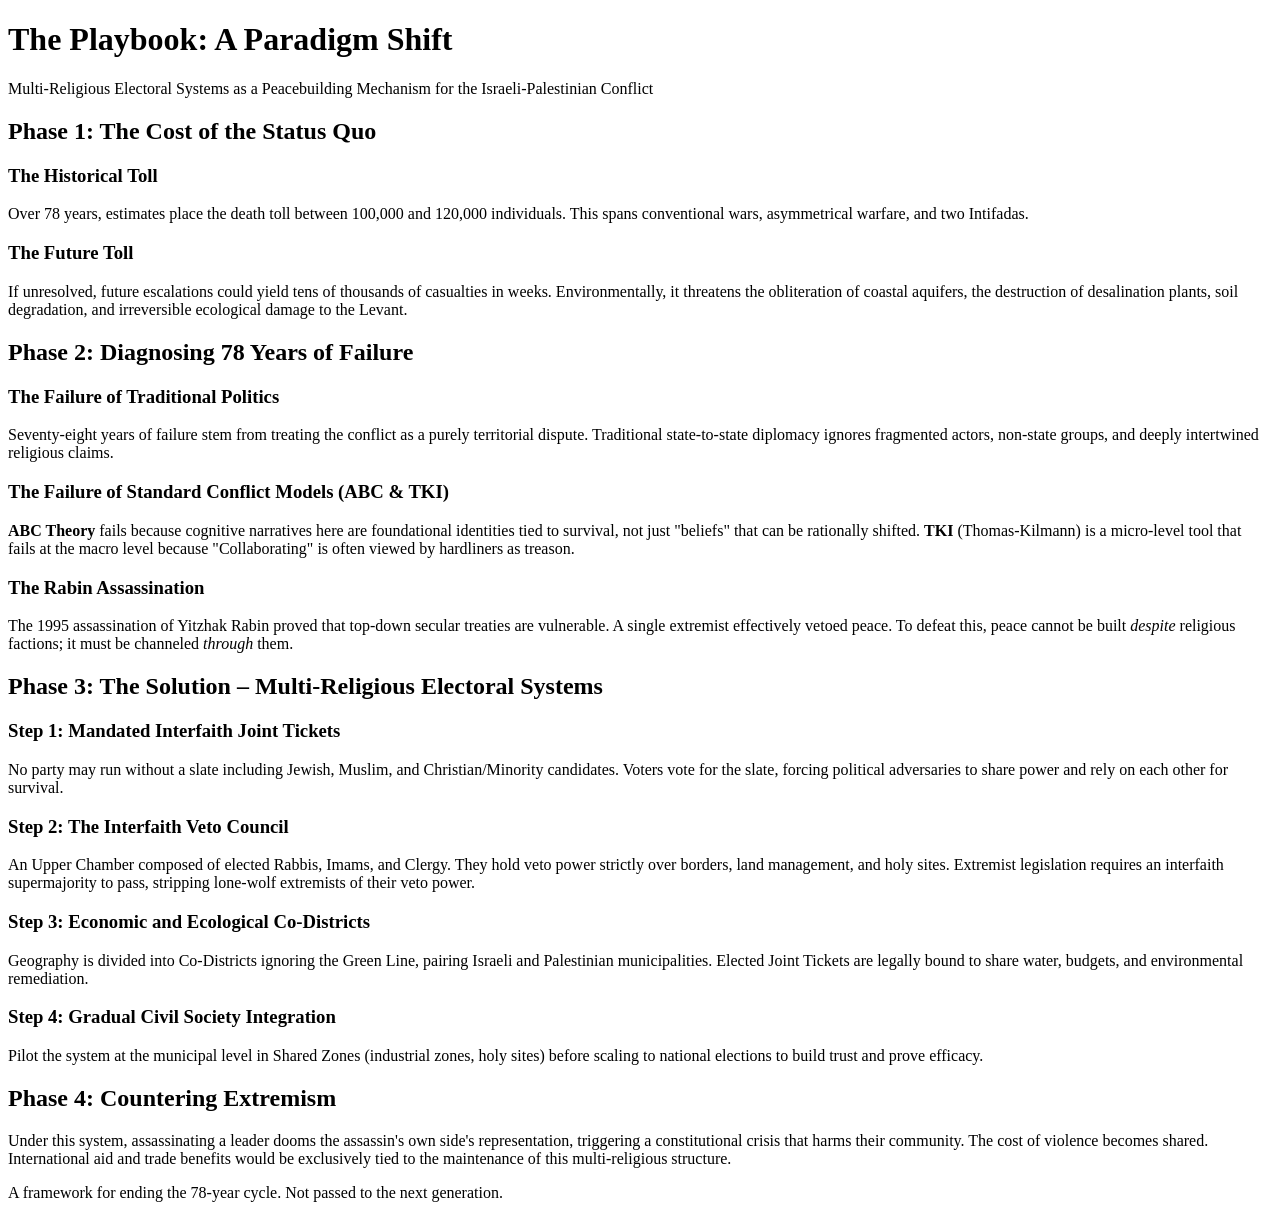
==== index.html @ bd820508 "Create index.html" ====
<!DOCTYPE html>
<html lang="en">
<head>
    <meta charset="UTF-8">
    <meta name="viewport" content="width=device-width, initial-scale=1.0">
    <title>The Playbook: Multi-Religious Electoral Systems</title>
    <link rel="stylesheet" href="style.css">
</head>
<body>

    <header>
        <h1>The Playbook: A Paradigm Shift</h1>
        <p>Multi-Religious Electoral Systems as a Peacebuilding Mechanism for the Israeli-Palestinian Conflict</p>
    </header>

    <main>
        <section id="cost">
            <h2>Phase 1: The Cost of the Status Quo</h2>
            <h3>The Historical Toll</h3>
            <p>Over 78 years, estimates place the death toll between 100,000 and 120,000 individuals. This spans conventional wars, asymmetrical warfare, and two Intifadas.</p>
            <h3>The Future Toll</h3>
            <p>If unresolved, future escalations could yield tens of thousands of casualties in weeks. Environmentally, it threatens the obliteration of coastal aquifers, the destruction of desalination plants, soil degradation, and irreversible ecological damage to the Levant.</p>
        </section>

        <section id="diagnosis">
            <h2>Phase 2: Diagnosing 78 Years of Failure</h2>
            <h3>The Failure of Traditional Politics</h3>
            <p>Seventy-eight years of failure stem from treating the conflict as a purely territorial dispute. Traditional state-to-state diplomacy ignores fragmented actors, non-state groups, and deeply intertwined religious claims.</p>
            <h3>The Failure of Standard Conflict Models (ABC & TKI)</h3>
            <p><strong>ABC Theory</strong> fails because cognitive narratives here are foundational identities tied to survival, not just "beliefs" that can be rationally shifted. <strong>TKI</strong> (Thomas-Kilmann) is a micro-level tool that fails at the macro level because "Collaborating" is often viewed by hardliners as treason.</p>
            <h3>The Rabin Assassination</h3>
            <p>The 1995 assassination of Yitzhak Rabin proved that top-down secular treaties are vulnerable. A single extremist effectively vetoed peace. To defeat this, peace cannot be built <em>despite</em> religious factions; it must be channeled <em>through</em> them.</p>
        </section>

        <section id="solution">
            <h2>Phase 3: The Solution – Multi-Religious Electoral Systems</h2>
            
            <div class="step">
                <h3>Step 1: Mandated Interfaith Joint Tickets</h3>
                <p>No party may run without a slate including Jewish, Muslim, and Christian/Minority candidates. Voters vote for the slate, forcing political adversaries to share power and rely on each other for survival.</p>
            </div>

            <div class="step">
                <h3>Step 2: The Interfaith Veto Council</h3>
                <p>An Upper Chamber composed of elected Rabbis, Imams, and Clergy. They hold veto power strictly over borders, land management, and holy sites. Extremist legislation requires an interfaith supermajority to pass, stripping lone-wolf extremists of their veto power.</p>
            </div>

            <div class="step">
                <h3>Step 3: Economic and Ecological Co-Districts</h3>
                <p>Geography is divided into Co-Districts ignoring the Green Line, pairing Israeli and Palestinian municipalities. Elected Joint Tickets are legally bound to share water, budgets, and environmental remediation.</p>
            </div>

            <div class="step">
                <h3>Step 4: Gradual Civil Society Integration</h3>
                <p>Pilot the system at the municipal level in Shared Zones (industrial zones, holy sites) before scaling to national elections to build trust and prove efficacy.</p>
            </div>
        </section>

        <section id="implementation">
            <h2>Phase 4: Countering Extremism</h2>
            <p>Under this system, assassinating a leader dooms the assassin's own side's representation, triggering a constitutional crisis that harms their community. The cost of violence becomes shared. International aid and trade benefits would be exclusively tied to the maintenance of this multi-religious structure.</p>
        </section>
    </main>

    <footer>
        <p>A framework for ending the 78-year cycle. Not passed to the next generation.</p>
    </footer>

</body>
</html>
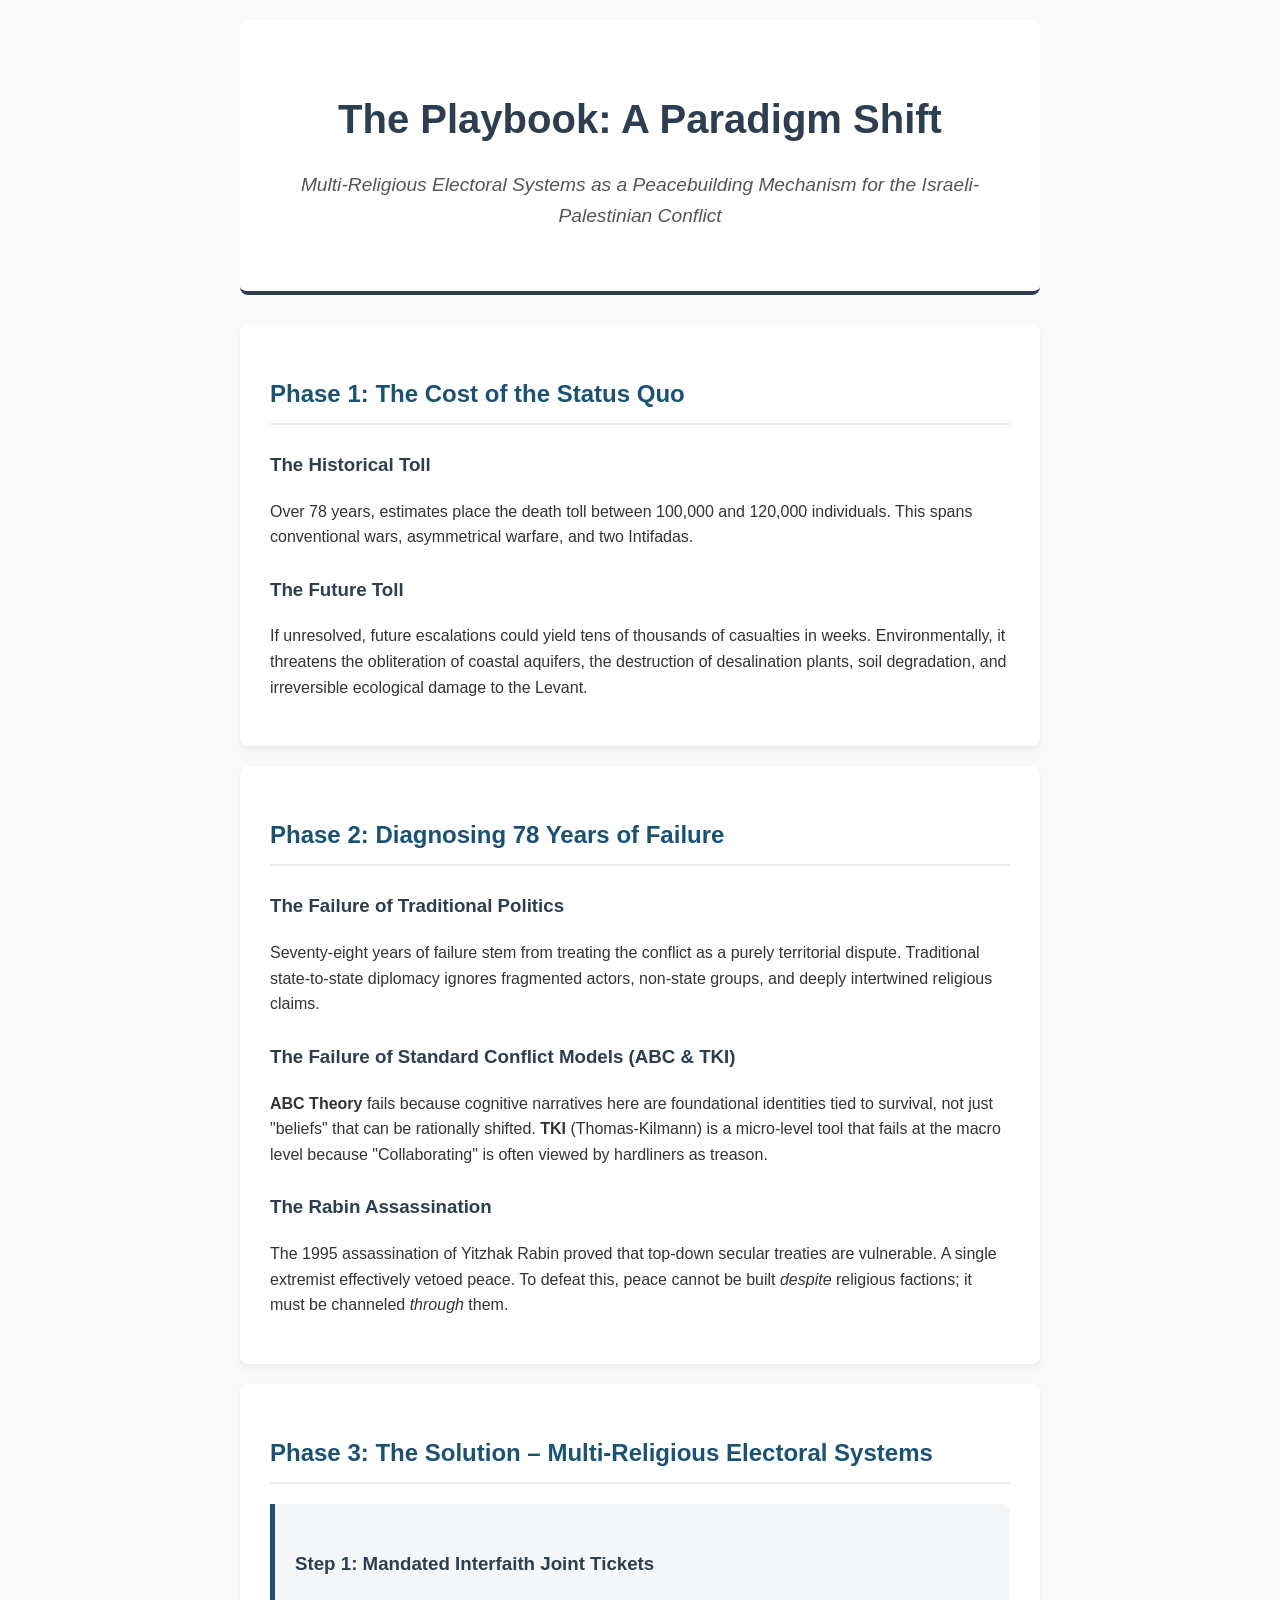
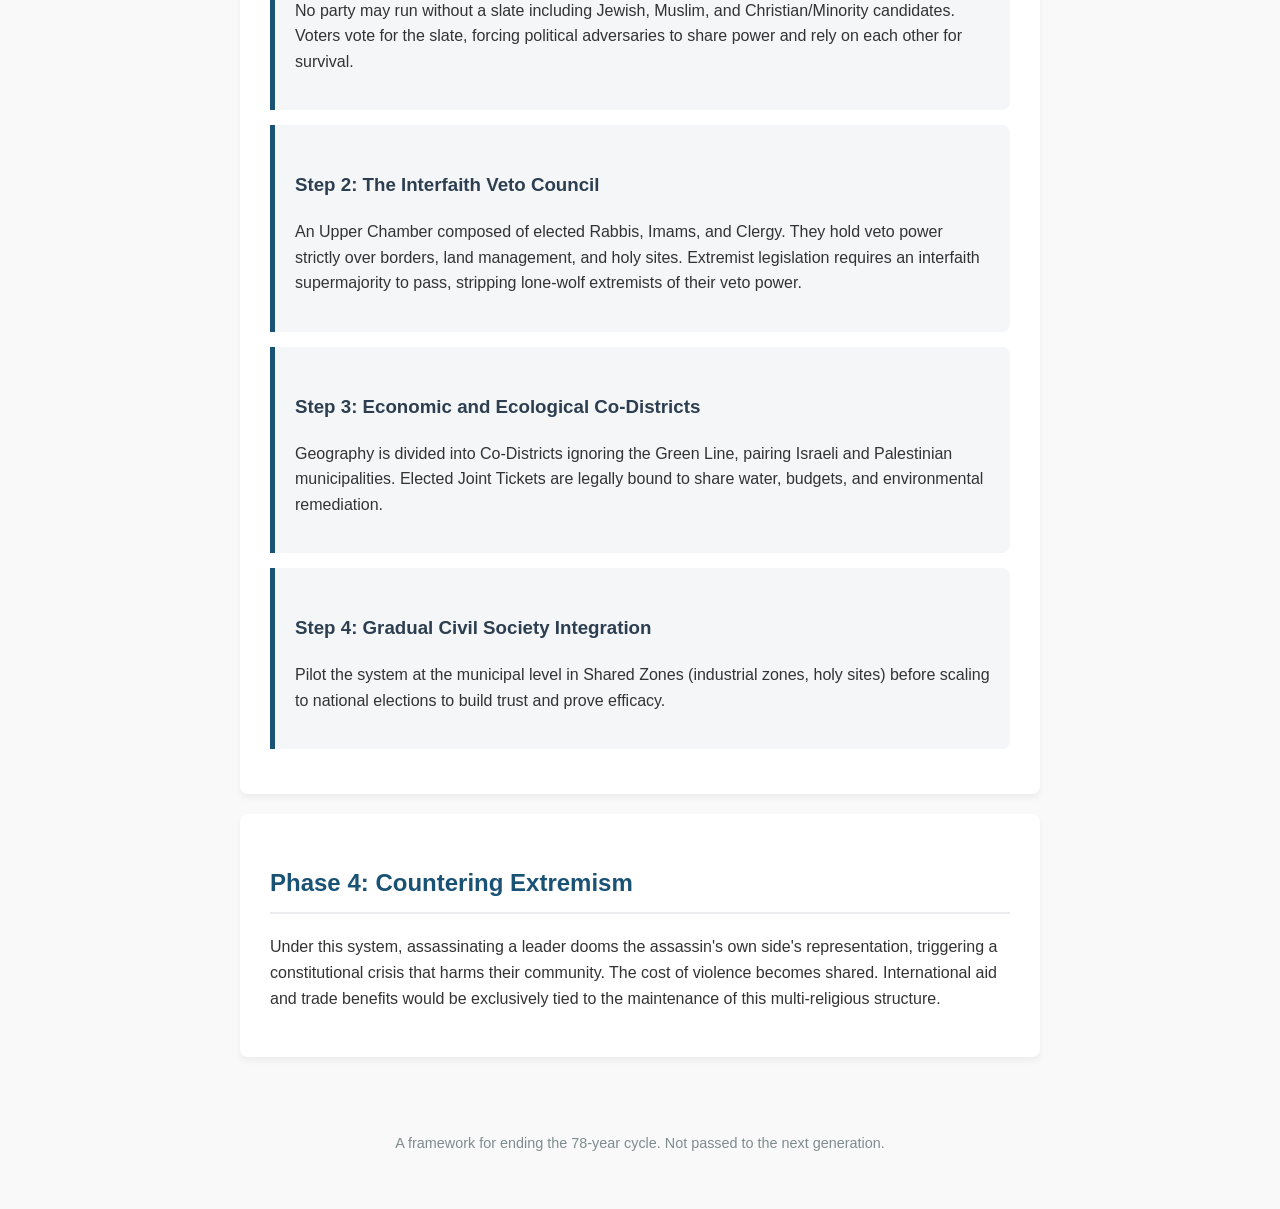
==== commit 5ef97163: "Update index.html" ====
--- a/index.html
+++ b/index.html
@@ -3,7 +3,18 @@
 <head>
     <meta charset="UTF-8">
     <meta name="viewport" content="width=device-width, initial-scale=1.0">
-    <title>The Playbook: Multi-Religious Electoral Systems</title>
+    
+    <!-- SEO Tags -->
+    <title>The Playbook: Multi-Religious Electoral Systems for Middle East Peace</title>
+    <meta name="description" content="A strategic peacebuilding framework proposing Multi-Religious Electoral Systems to resolve the 78-year Israeli-Palestinian conflict, bypassing traditional failed political models.">
+    <meta name="keywords" content="Israel Palestine conflict resolution, Oslo Accords alternative, Multi-Religious Electoral System, Middle East peacebuilding, conflict resolution models">
+    
+    <!-- Open Graph (For when people share your link on WhatsApp, Twitter, LinkedIn) -->
+    <meta property="og:title" content="The Peace Playbook: A New Electoral System">
+    <meta property="og:description" content="Ending the 78-year cycle through Multi-Religious Electoral Systems.">
+    <meta property="og:type" content="website">
+    <meta property="og:url" content="https://peace-playbook.multireligionvalsystem.workers.dev/">
+
     <link rel="stylesheet" href="style.css">
 </head>
 <body>
--- a/style.css
+++ b/style.css
@@ -0,0 +1,72 @@
+/* Modern, clean styling for the Playbook */
+body {
+    font-family: 'Segoe UI', Tahoma, Geneva, Verdana, sans-serif;
+    line-height: 1.6;
+    color: #333;
+    max-width: 800px;
+    margin: 0 auto;
+    padding: 20px;
+    background-color: #f9f9f9;
+}
+
+header {
+    text-align: center;
+    padding: 40px 20px;
+    background: #ffffff;
+    border-bottom: 4px solid #2c3e50;
+    margin-bottom: 30px;
+    border-radius: 8px;
+}
+
+header h1 {
+    color: #2c3e50;
+    margin-bottom: 10px;
+    font-size: 2.5em;
+}
+
+header p {
+    color: #555;
+    font-size: 1.2em;
+    font-style: italic;
+}
+
+section {
+    background: #ffffff;
+    padding: 30px;
+    margin-bottom: 20px;
+    border-radius: 8px;
+    box-shadow: 0 4px 6px rgba(0,0,0,0.05);
+}
+
+h2 {
+    color: #1a5276;
+    border-bottom: 2px solid #eaecee;
+    padding-bottom: 10px;
+}
+
+h3 {
+    color: #2c3e50;
+    margin-top: 25px;
+}
+
+.step {
+    background-color: #f4f6f7;
+    padding: 20px;
+    border-left: 5px solid #1a5276;
+    margin-bottom: 15px;
+    border-radius: 0 8px 8px 0;
+}
+
+footer {
+    text-align: center;
+    margin-top: 40px;
+    padding: 20px;
+    color: #7f8c8d;
+    font-size: 0.9em;
+}
+
+/* Make it look good on mobile phones */
+@media (max-width: 600px) {
+    header h1 { font-size: 1.8em; }
+    section { padding: 20px; }
+}
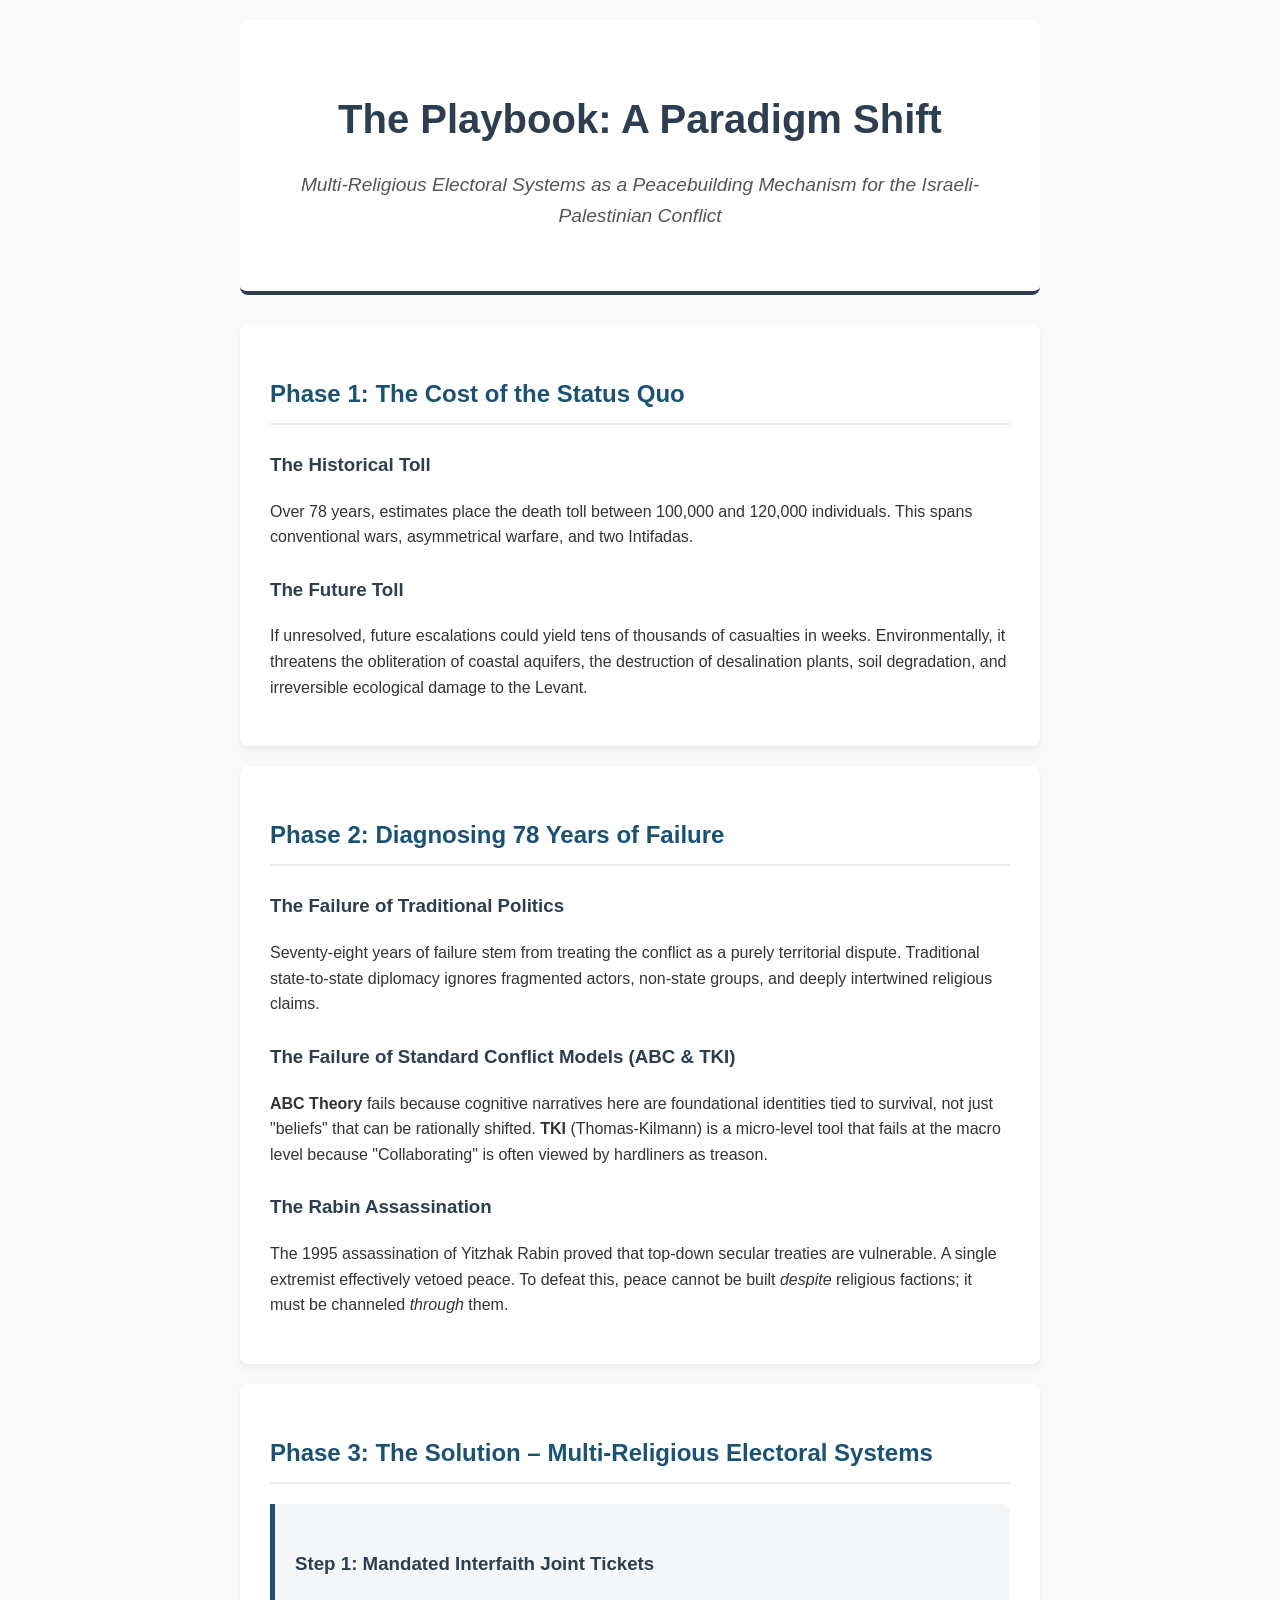
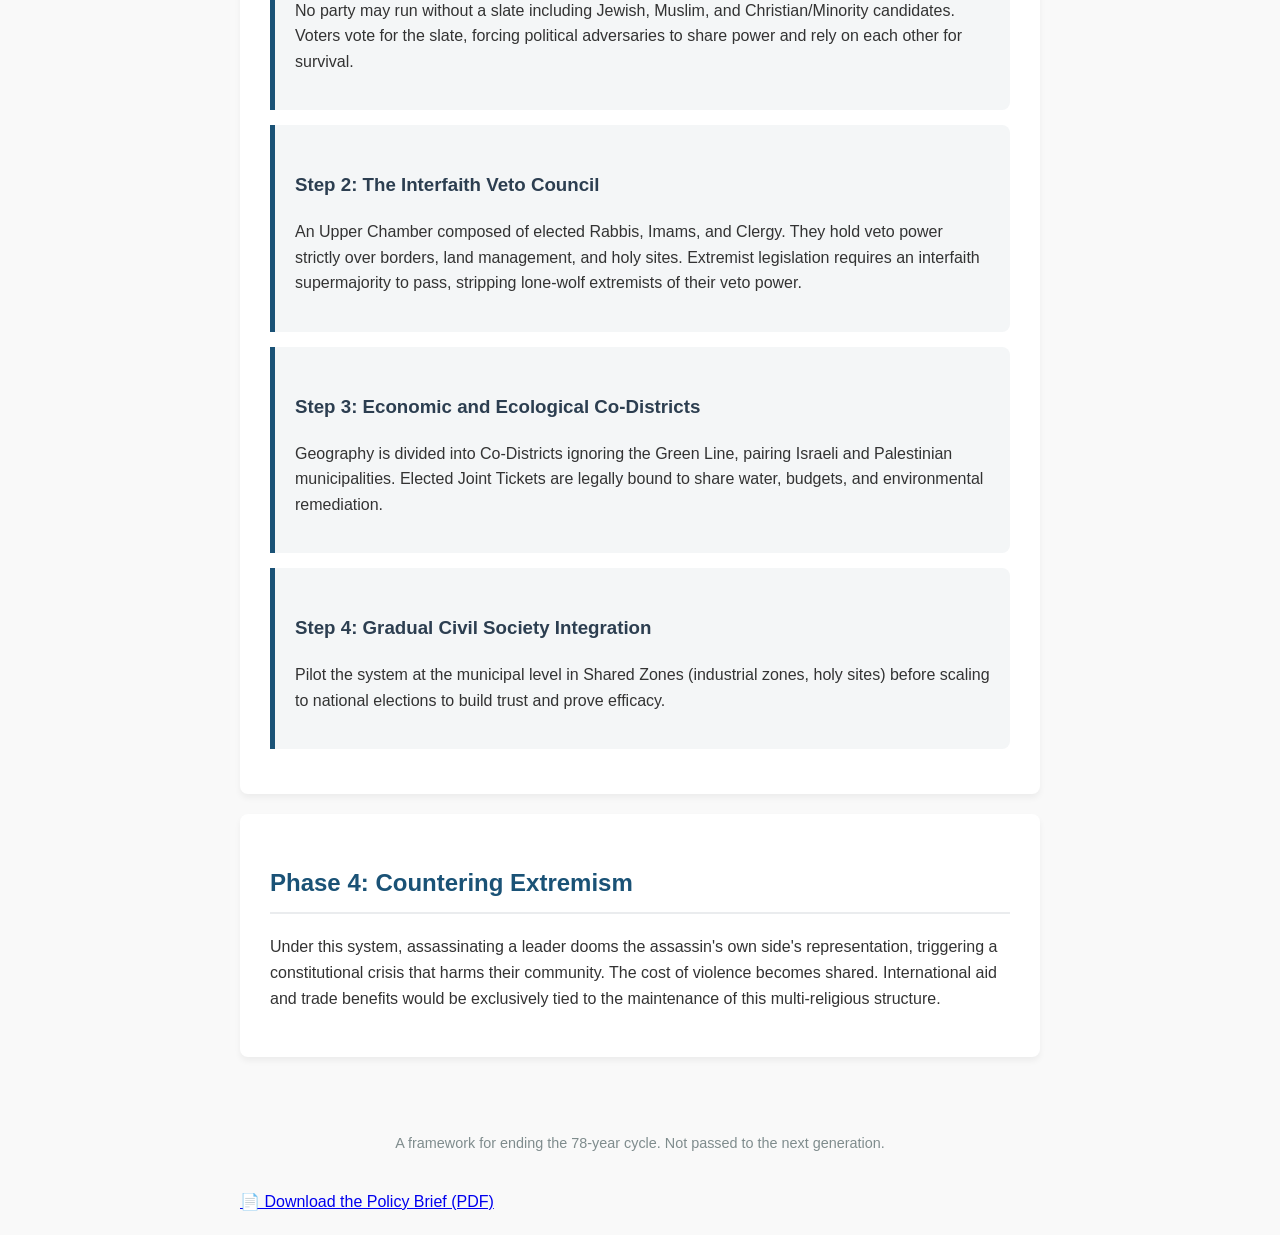
==== commit 7304742d: "Add download button for policy brief PDF" ====
--- a/index.html
+++ b/index.html
@@ -13,7 +13,7 @@
     <meta property="og:title" content="The Peace Playbook: A New Electoral System">
     <meta property="og:description" content="Ending the 78-year cycle through Multi-Religious Electoral Systems.">
     <meta property="og:type" content="website">
-    <meta property="og:url" content="https://peace-playbook.multireligionvalsystem.workers.dev/">
+    <meta property="og:url" content="https://peace-playbook.multireligionvalsystem.eu.org/">
 
     <link rel="stylesheet" href="style.css">
 </head>
@@ -76,6 +76,9 @@
     <footer>
         <p>A framework for ending the 78-year cycle. Not passed to the next generation.</p>
     </footer>
-
+    <!-- Download Button Section -->
+    <div class="download-container">
+        <a href="peace-playbook.pdf" download class="download-btn">📄 Download the Policy Brief (PDF)</a>
+    </div>
 </body>
 </html>
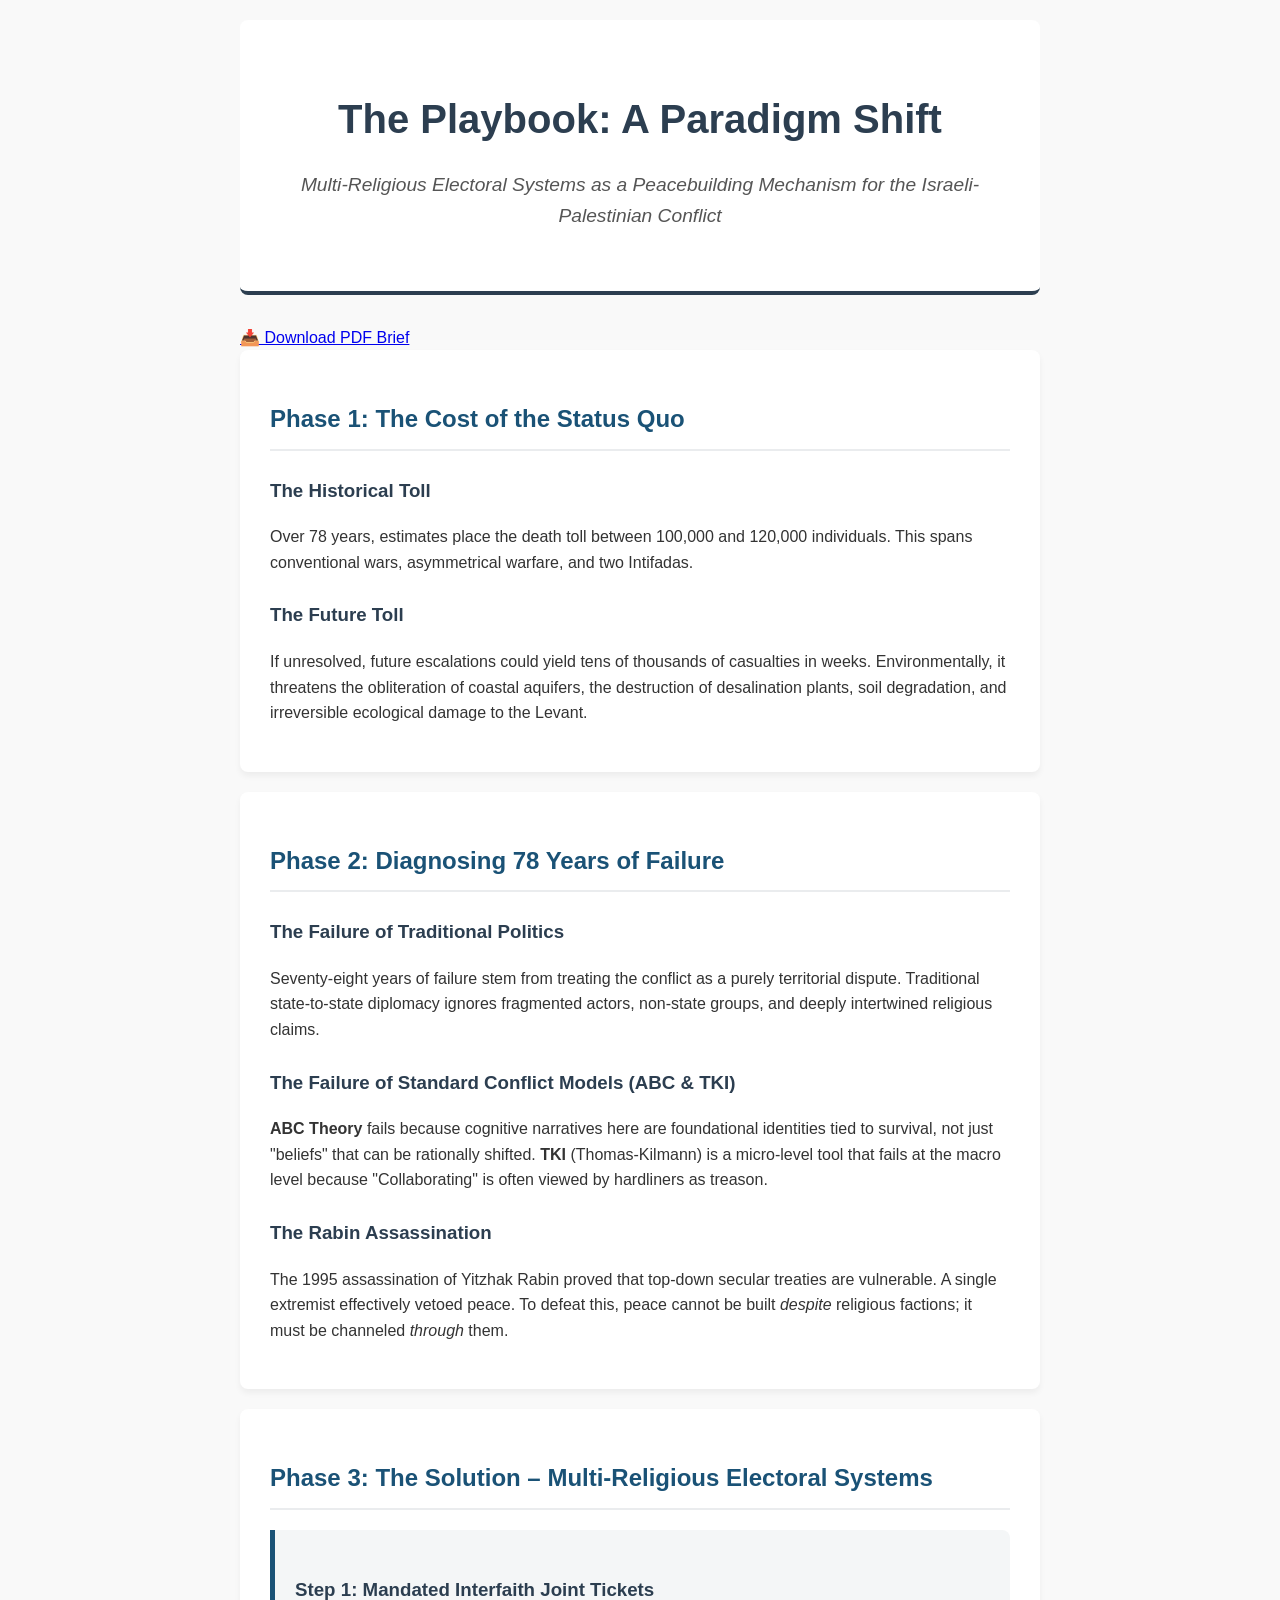
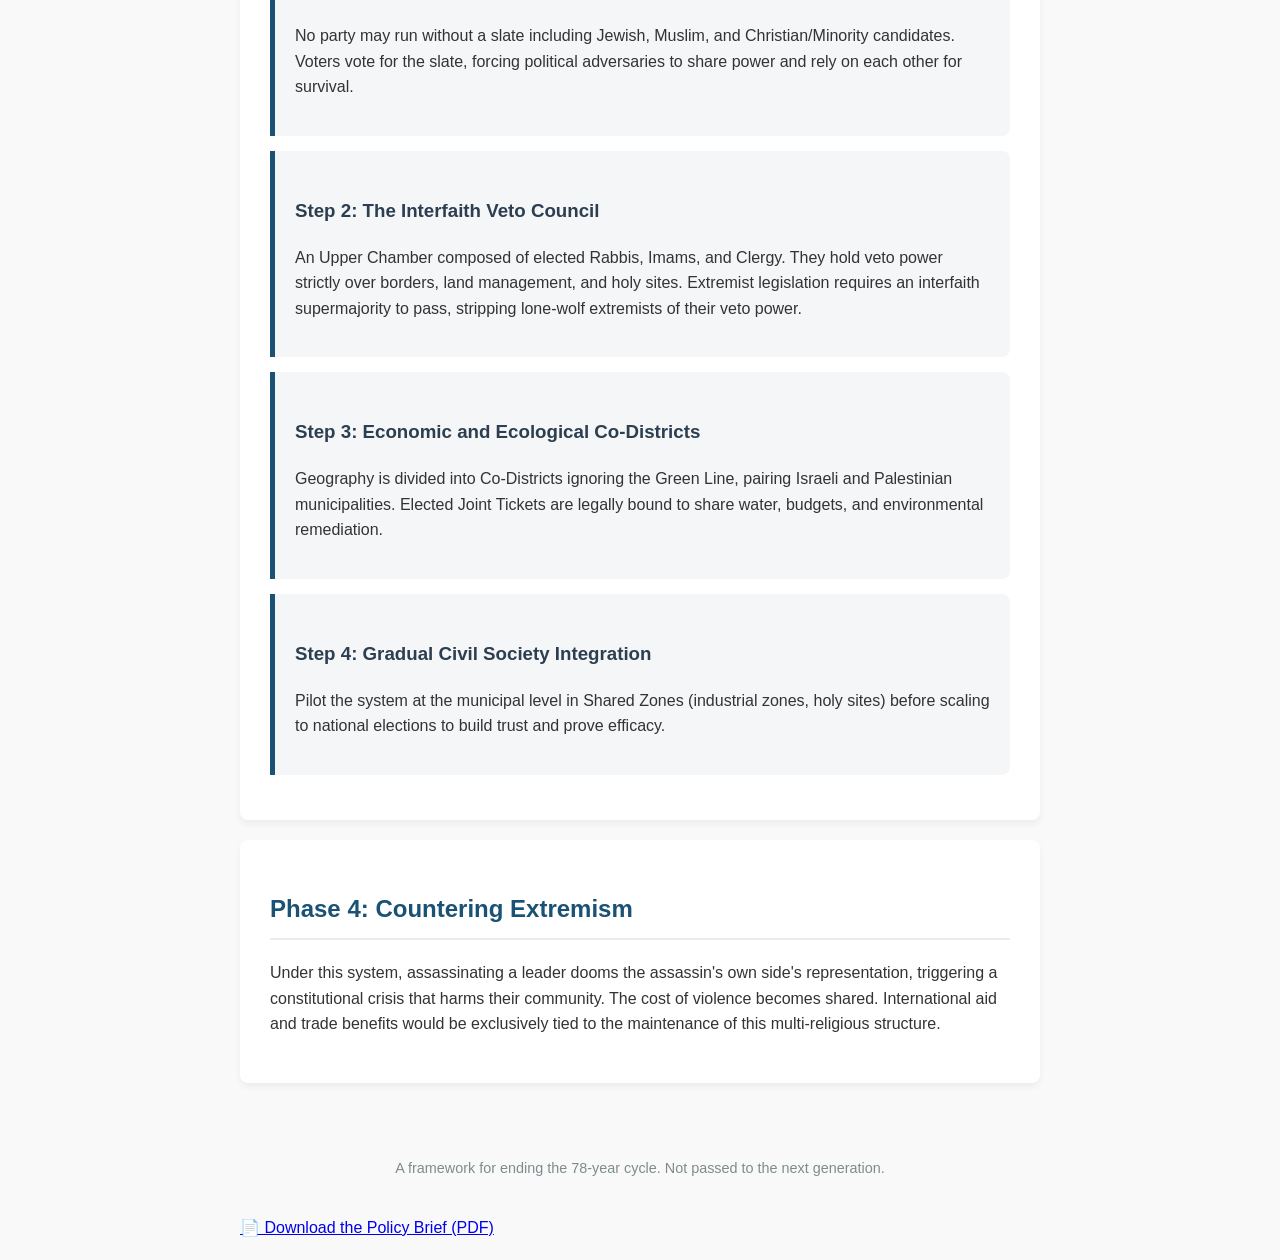
==== commit 5b254665: "Add download link for PDF brief in index.html" ====
--- a/index.html
+++ b/index.html
@@ -23,7 +23,9 @@
         <h1>The Playbook: A Paradigm Shift</h1>
         <p>Multi-Religious Electoral Systems as a Peacebuilding Mechanism for the Israeli-Palestinian Conflict</p>
     </header>
-
+    <div class="top-download">
+        <a href="peace-playbook.pdf" download class="download-btn-sm">📥 Download PDF Brief</a>
+    </div>
     <main>
         <section id="cost">
             <h2>Phase 1: The Cost of the Status Quo</h2>
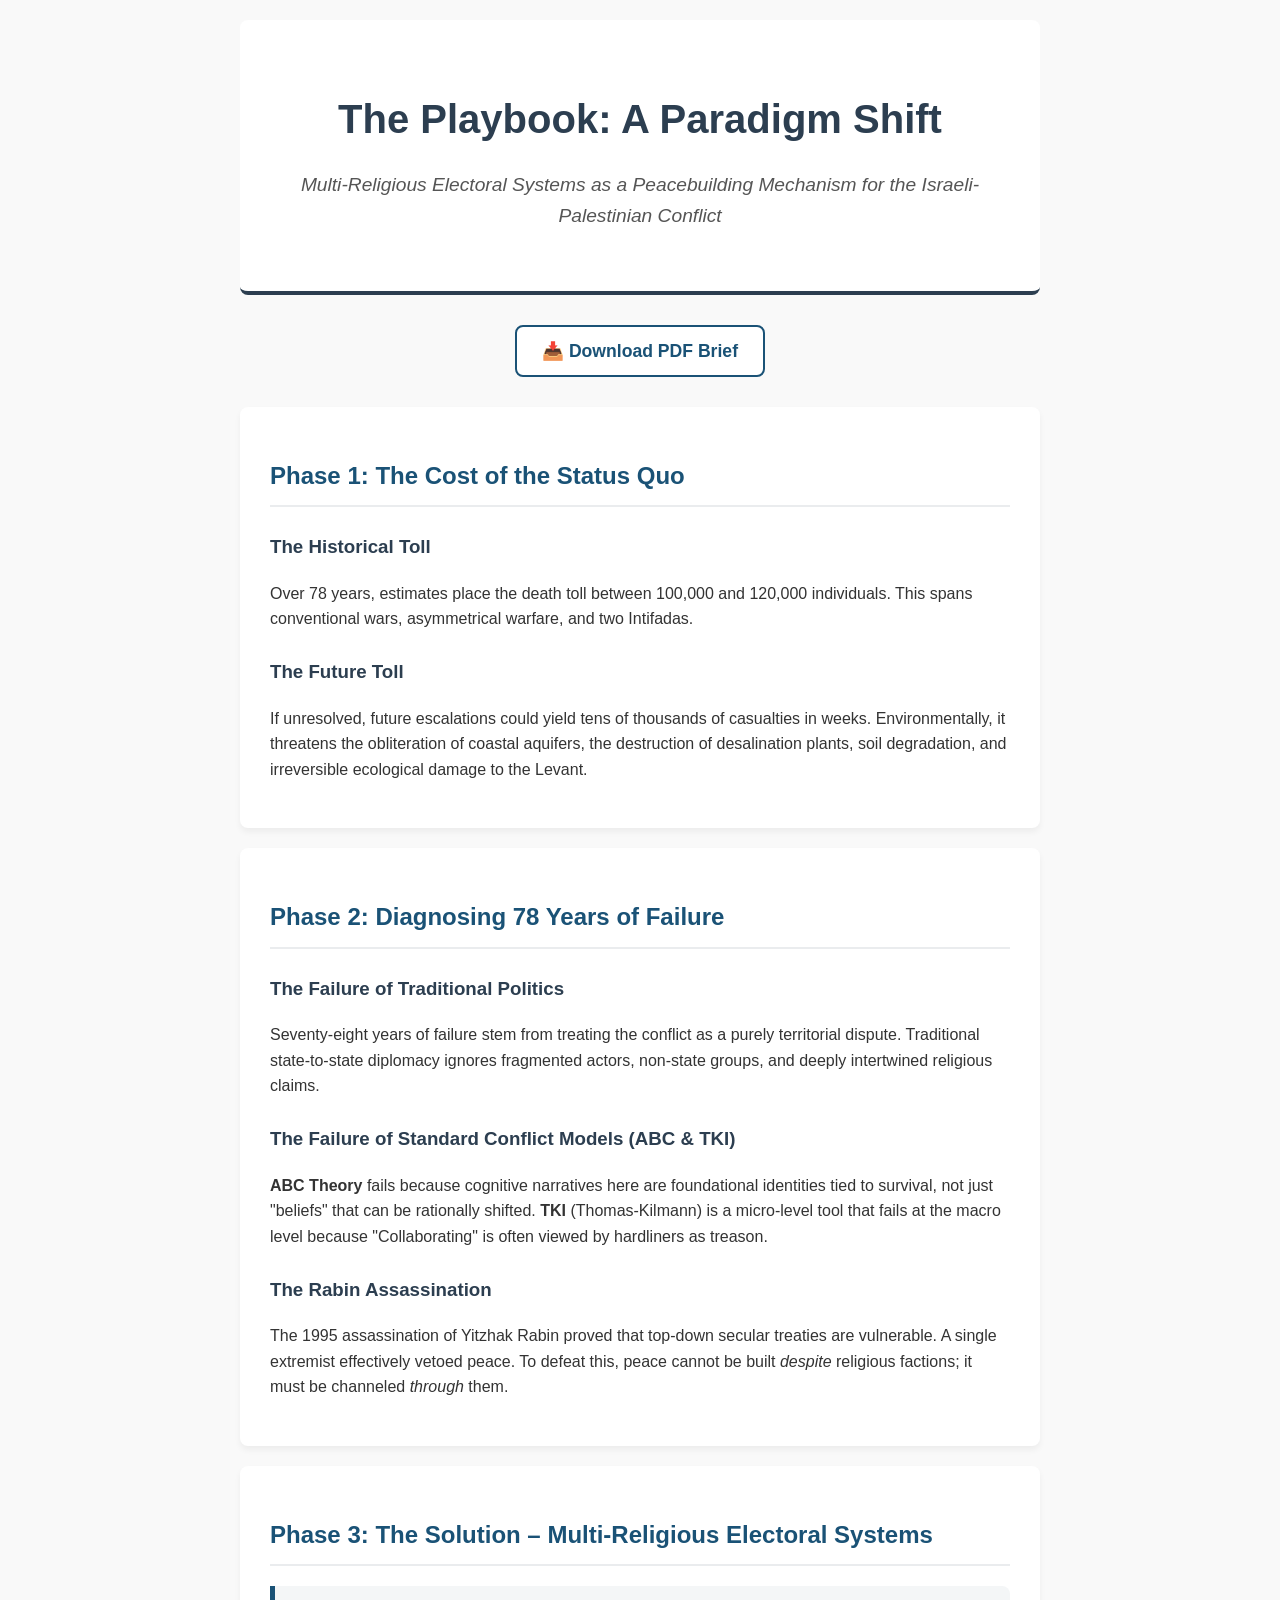
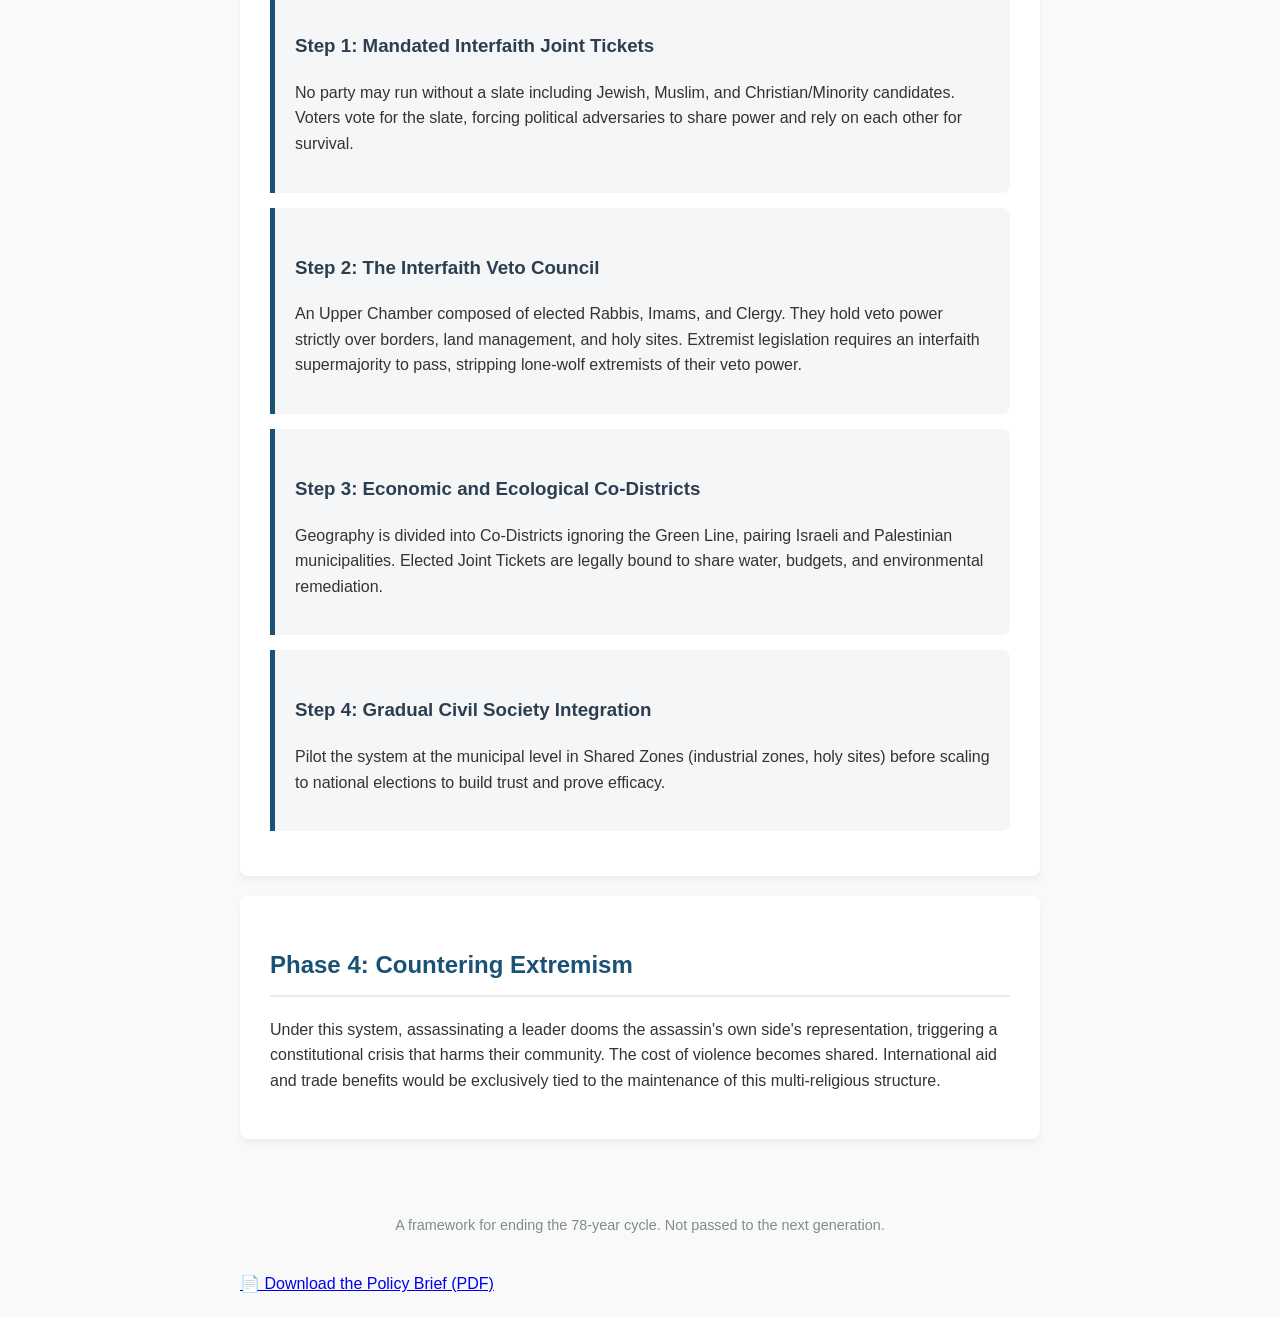
==== commit 8a7341b1: "Update index.html" ====
--- a/index.html
+++ b/index.html
@@ -1,6 +1,14 @@
 <!DOCTYPE html>
 <html lang="en">
 <head>
+    <script async src="https://www.googletagmanager.com/gtag/js?id=G-YB9NF0PGSF"></script>
+<script>
+  window.dataLayer = window.dataLayer || [];
+  function gtag(){dataLayer.push(arguments);}
+  gtag('js', new Date());
+
+  gtag('config', 'G-YB9NF0PGSF');
+</script>
     <meta charset="UTF-8">
     <meta name="viewport" content="width=device-width, initial-scale=1.0">
     
--- a/style.css
+++ b/style.css
@@ -70,3 +70,26 @@
     header h1 { font-size: 1.8em; }
     section { padding: 20px; }
 }
+/* Smaller Top Download Button */
+.top-download {
+    text-align: center;
+    margin-bottom: 30px;
+}
+
+.download-btn-sm {
+    display: inline-block;
+    background-color: #ffffff;
+    color: #1a5276;
+    font-size: 1.1em;
+    font-weight: bold;
+    padding: 10px 25px;
+    border-radius: 8px;
+    text-decoration: none;
+    border: 2px solid #1a5276; /* Outlined style so it doesn't distract from the title */
+    transition: all 0.3s ease;
+}
+
+.download-btn-sm:hover {
+    background-color: #1a5276;
+    color: #ffffff;
+}
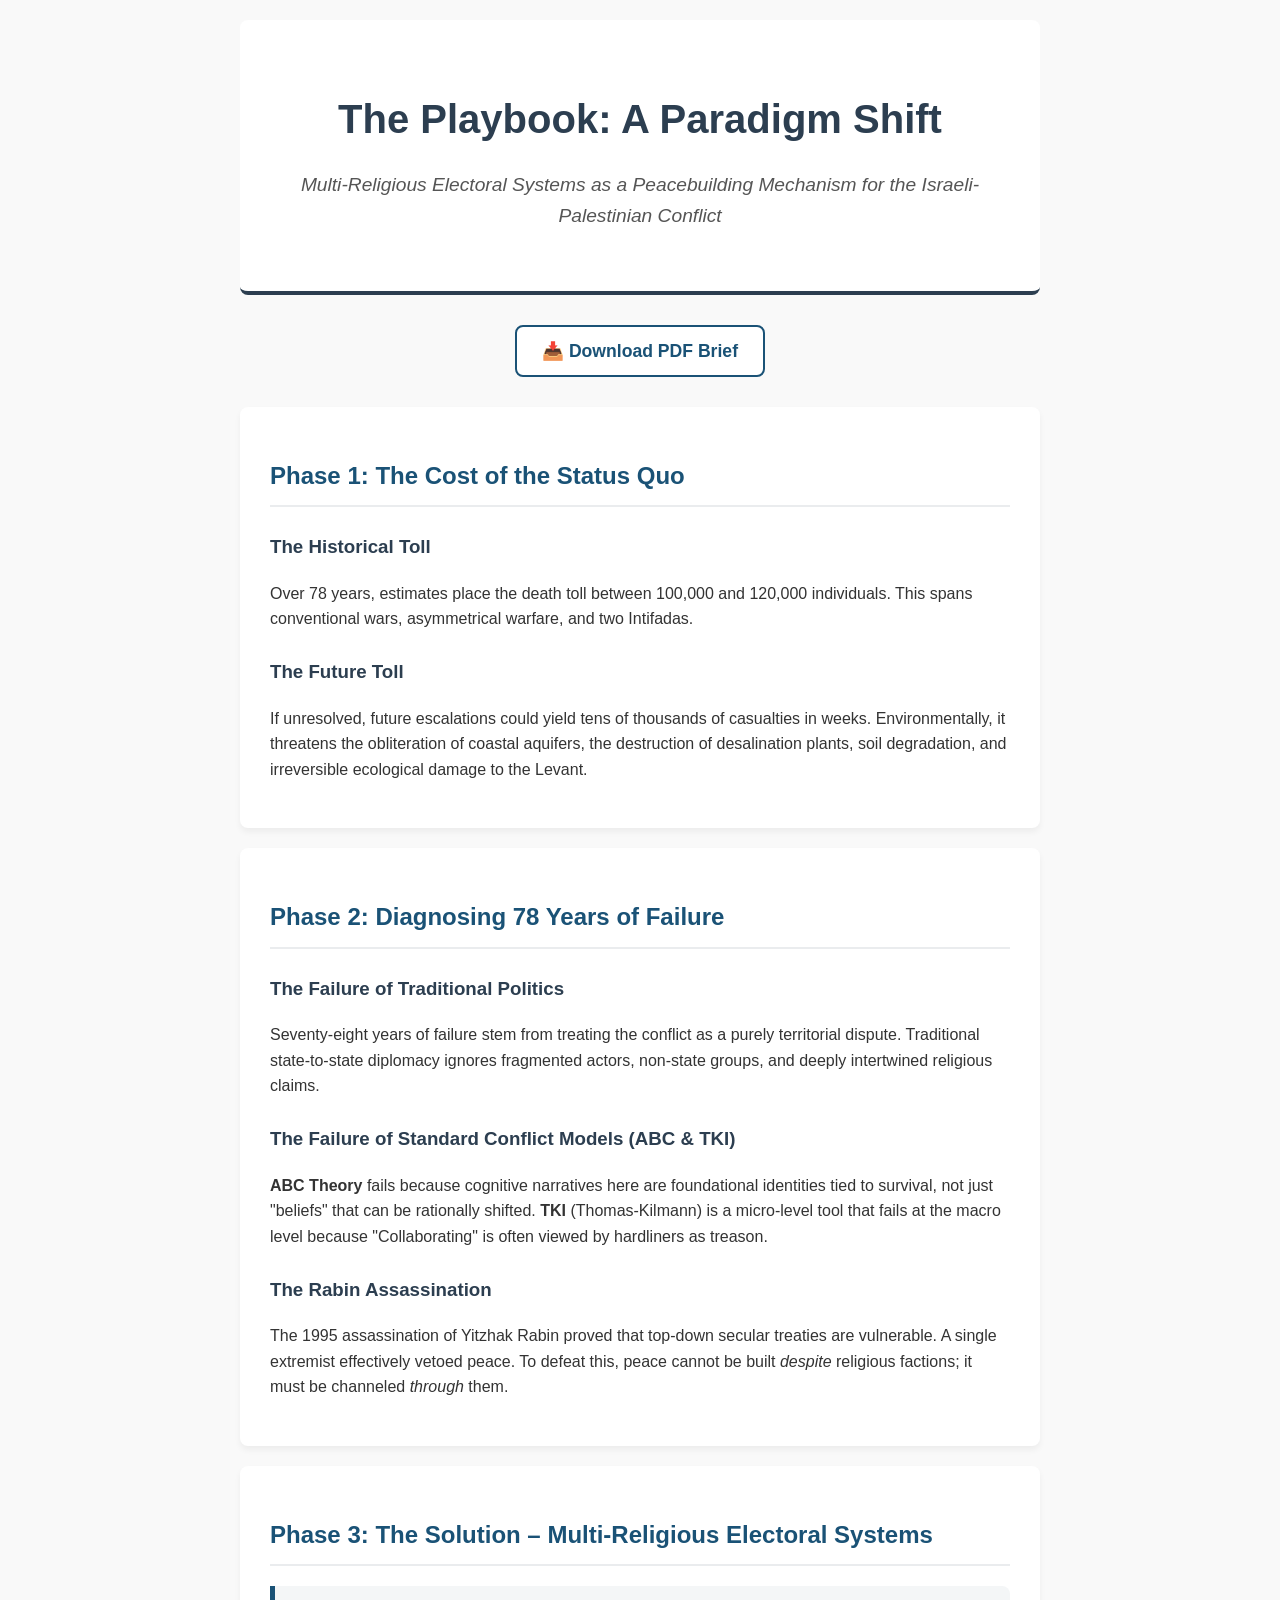
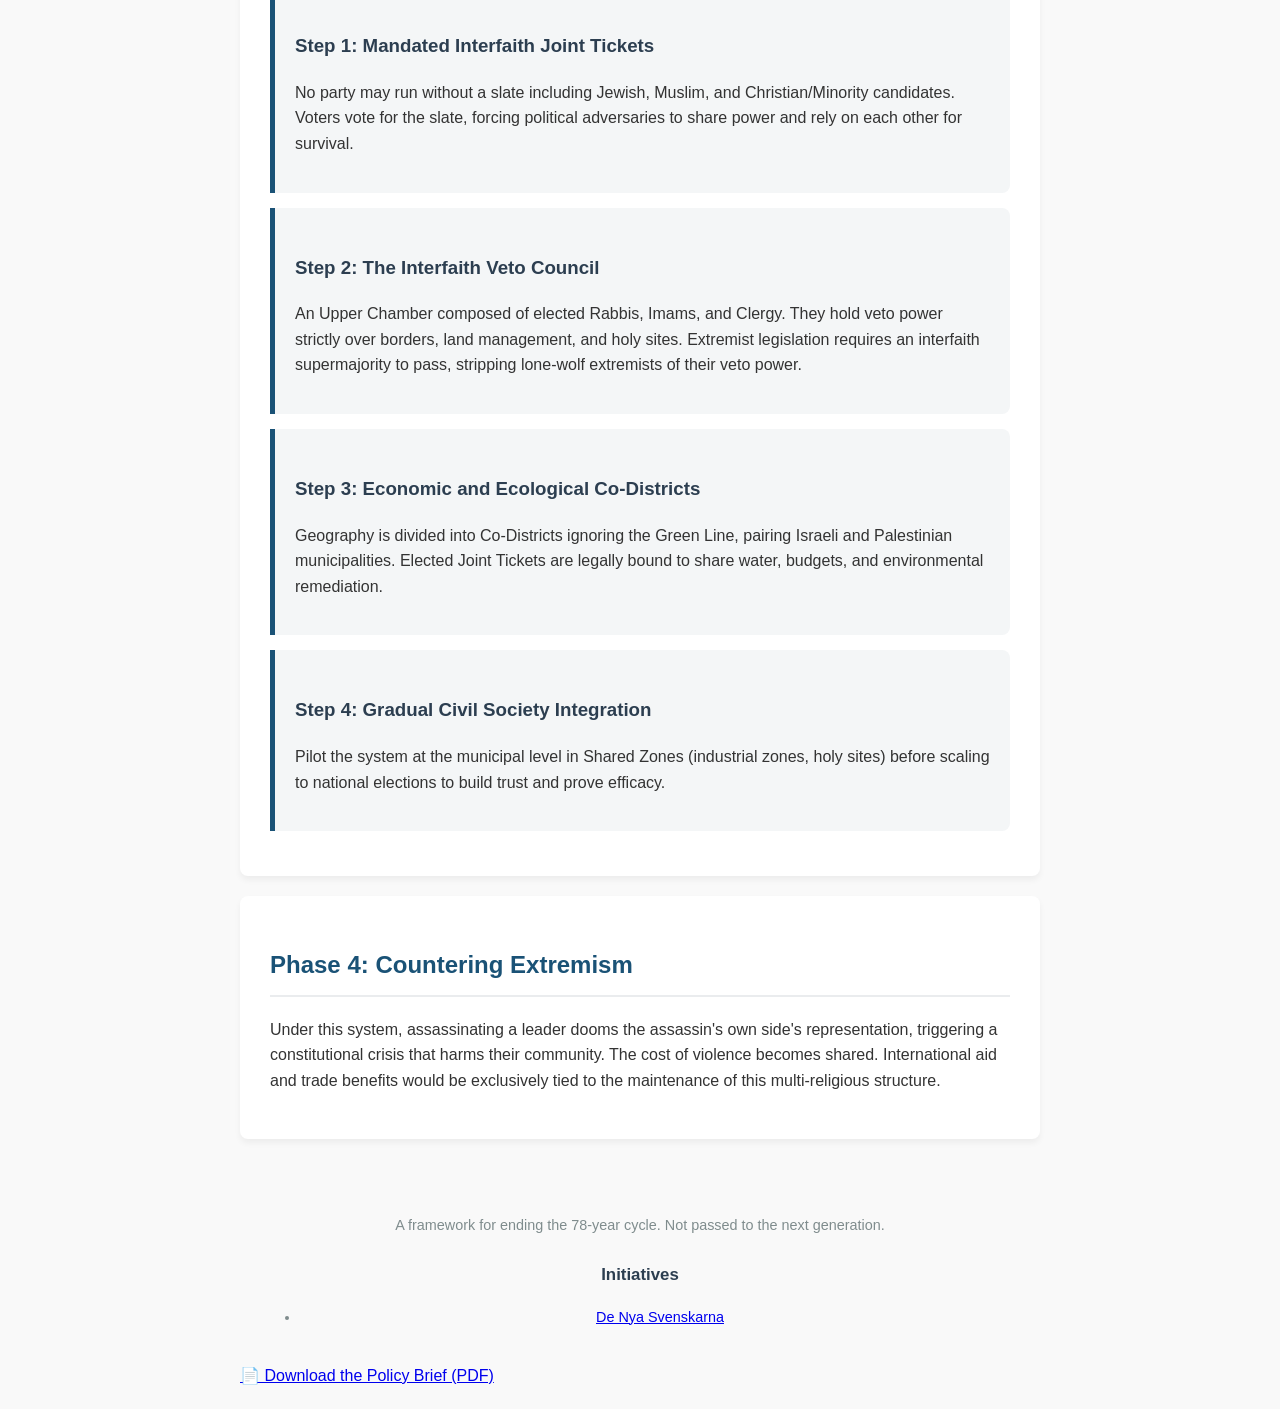
==== commit 54bfd4dd: "Add initiatives section to footer in index.html" ====
--- a/index.html
+++ b/index.html
@@ -85,6 +85,11 @@
 
     <footer>
         <p>A framework for ending the 78-year cycle. Not passed to the next generation.</p>
+        <h3>Initiatives</h3>
+        <ul>
+            <li><a href="https://www.multireligionvalsystem.eu.org/de-nya-svenskarna/">De Nya Svenskarna</a></li>
+            <!-- Other initiative links -->
+        </ul>
     </footer>
     <!-- Download Button Section -->
     <div class="download-container">
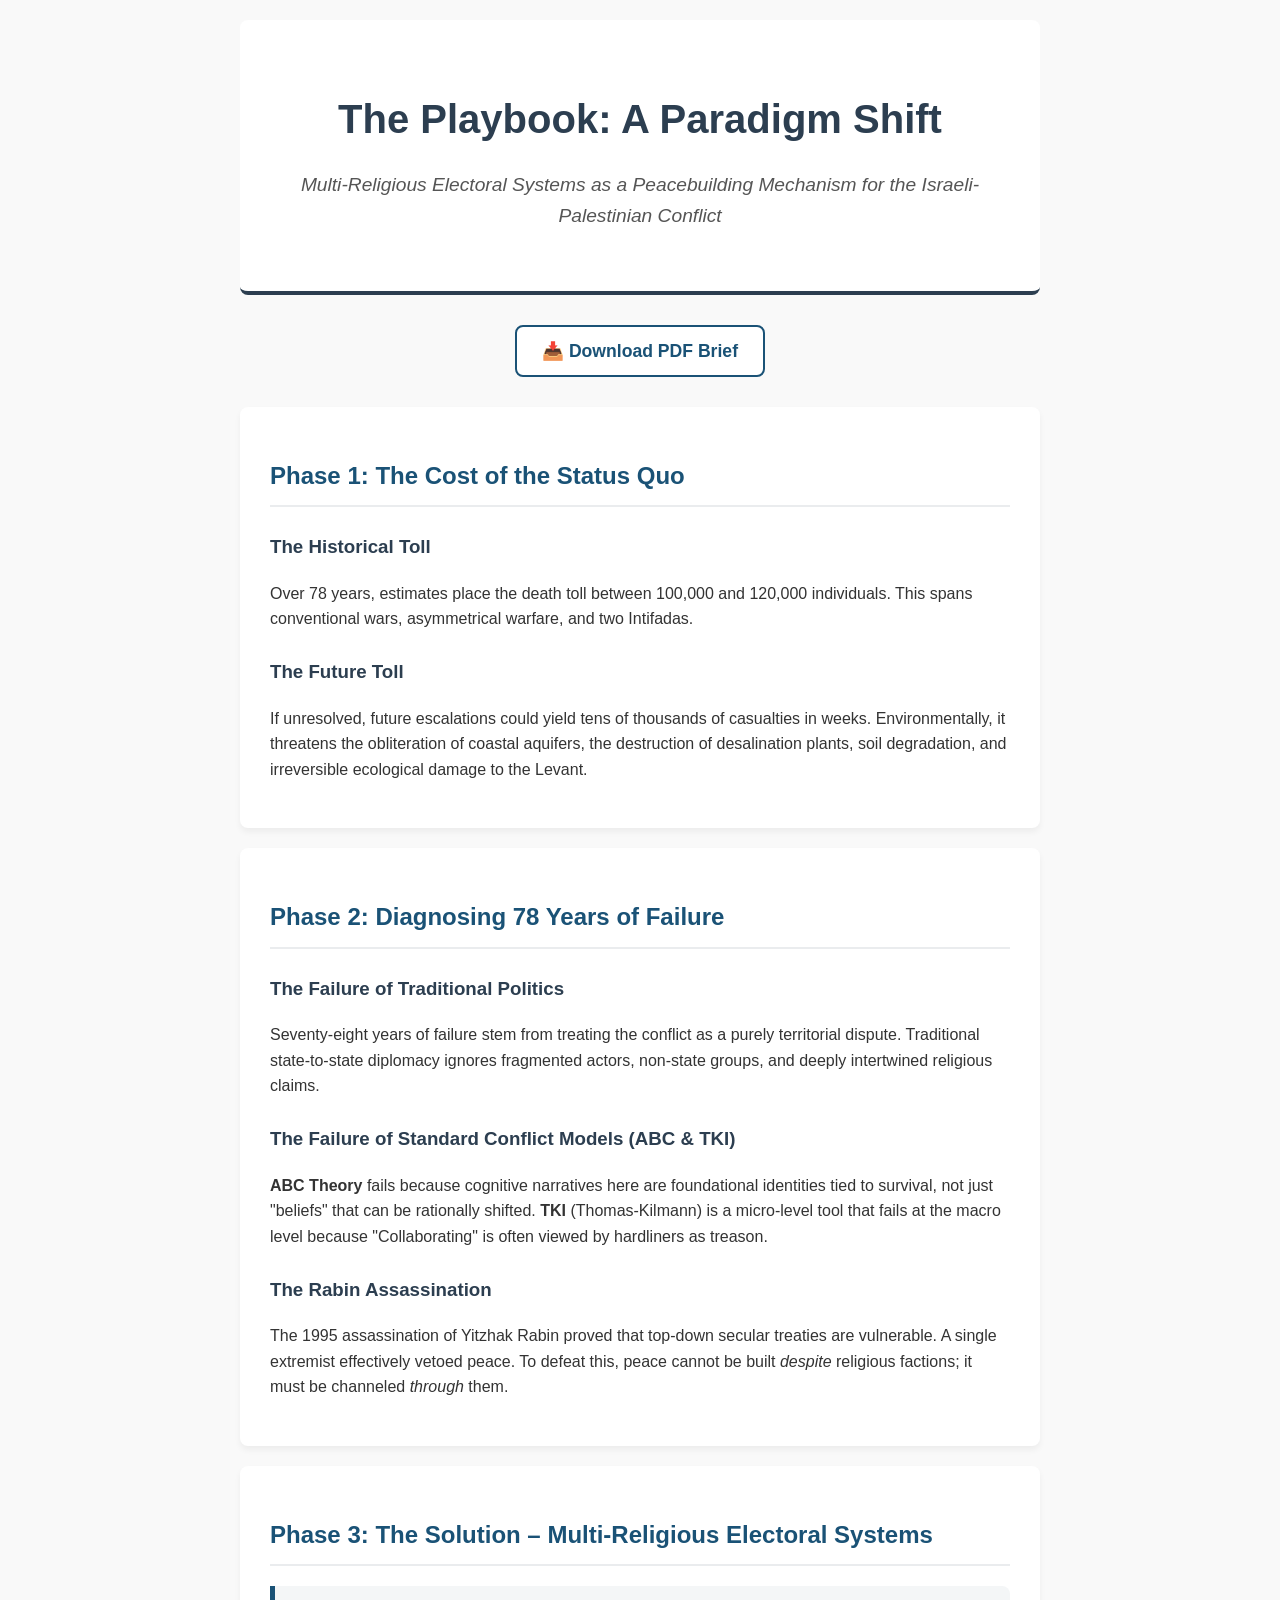
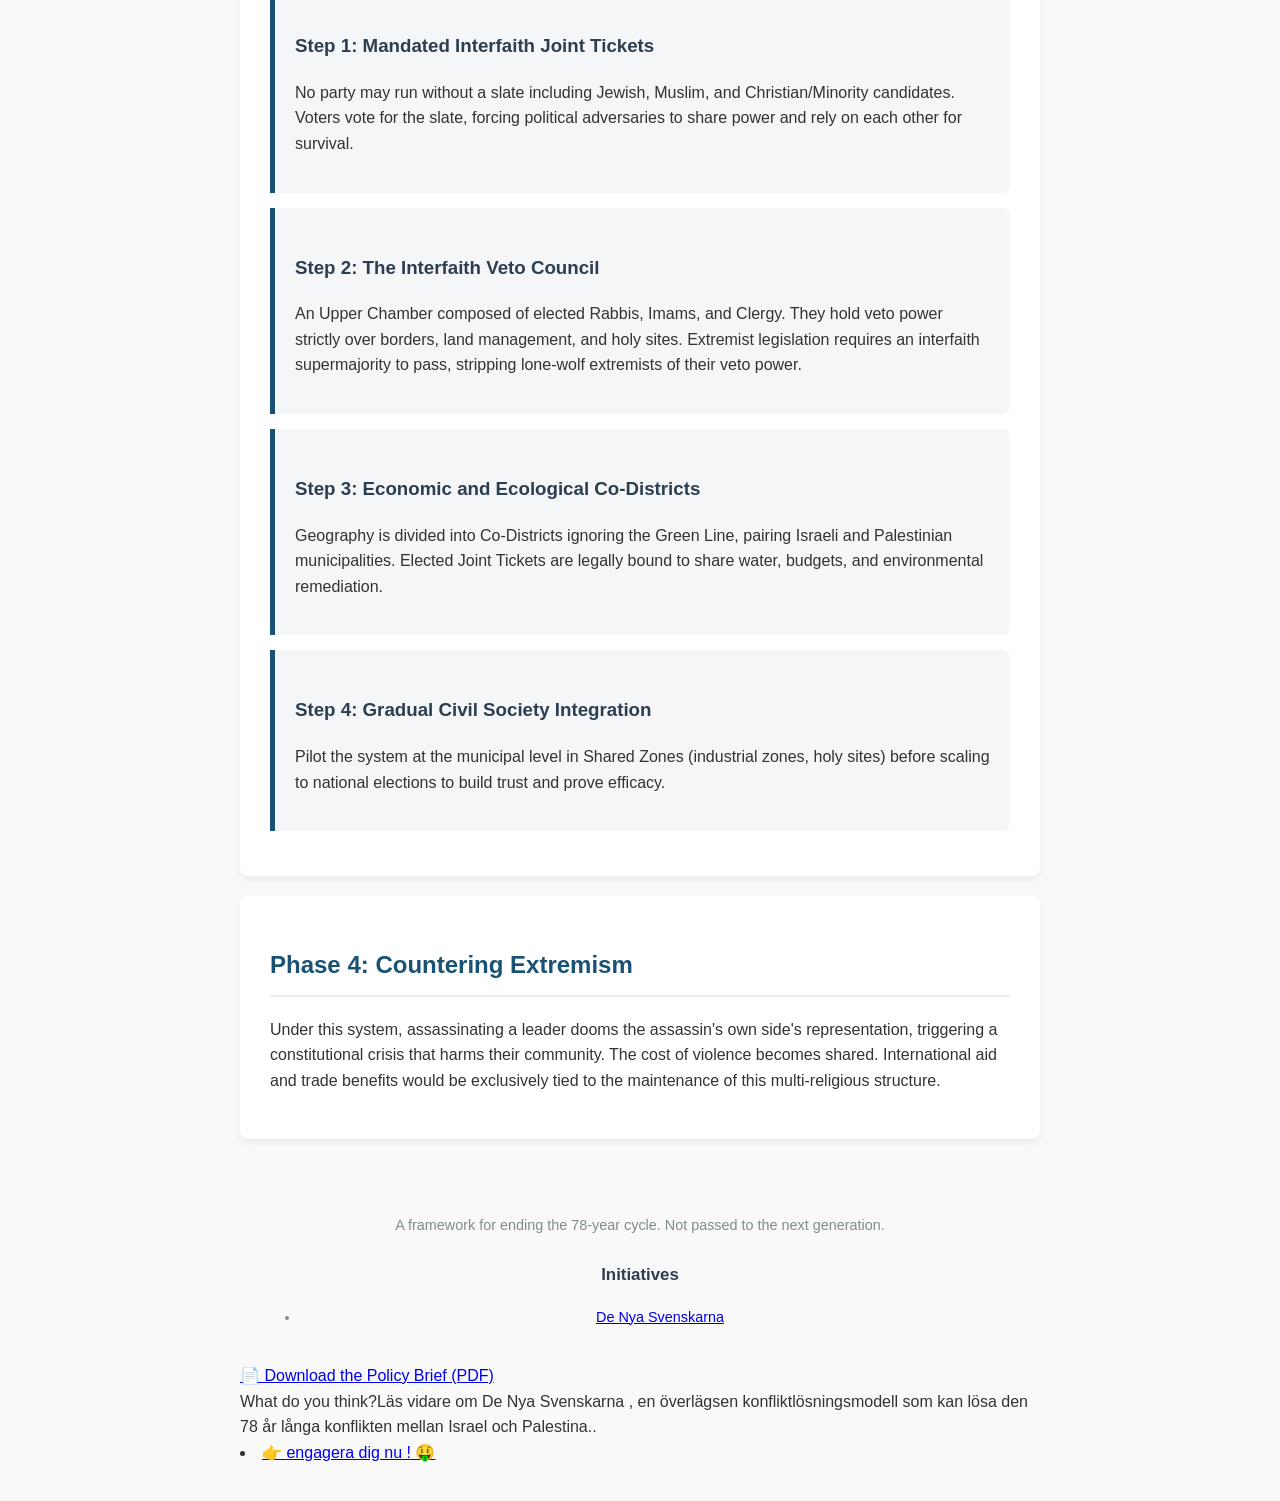
==== commit c6938c9d: "Update index.html" ====
--- a/index.html
+++ b/index.html
@@ -95,5 +95,7 @@
     <div class="download-container">
         <a href="peace-playbook.pdf" download class="download-btn">📄 Download the Policy Brief (PDF)</a>
     </div>
+    What do you think?Läs vidare om De Nya Svenskarna , en överlägsen konfliktlösningsmodell som kan lösa den 78 år långa konflikten mellan Israel och Palestina..
+<li><a href="https://asyl-och-flyktingpolitik.multireligionvalsystem.eu.org/denyasvenskarna/">👉 engagera dig nu ! 🤑  </a></li></p>
 </body>
 </html>
